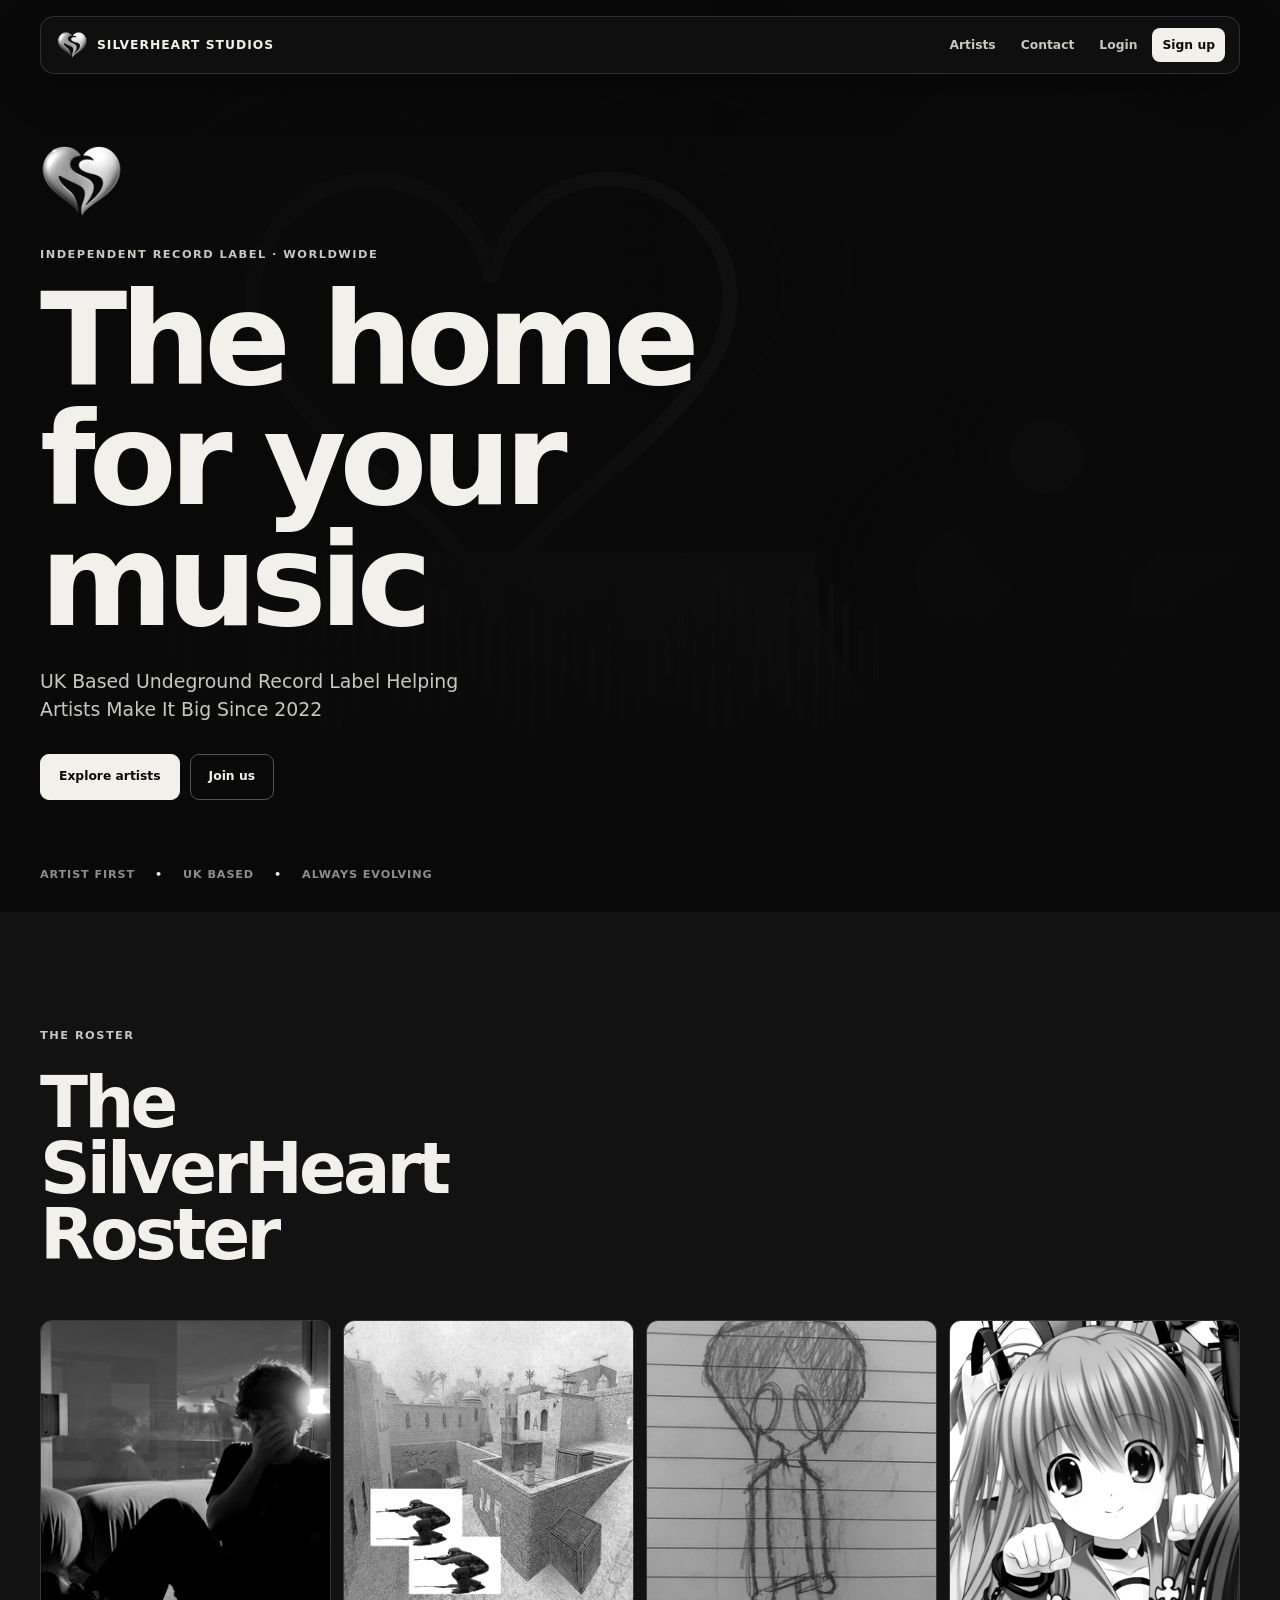
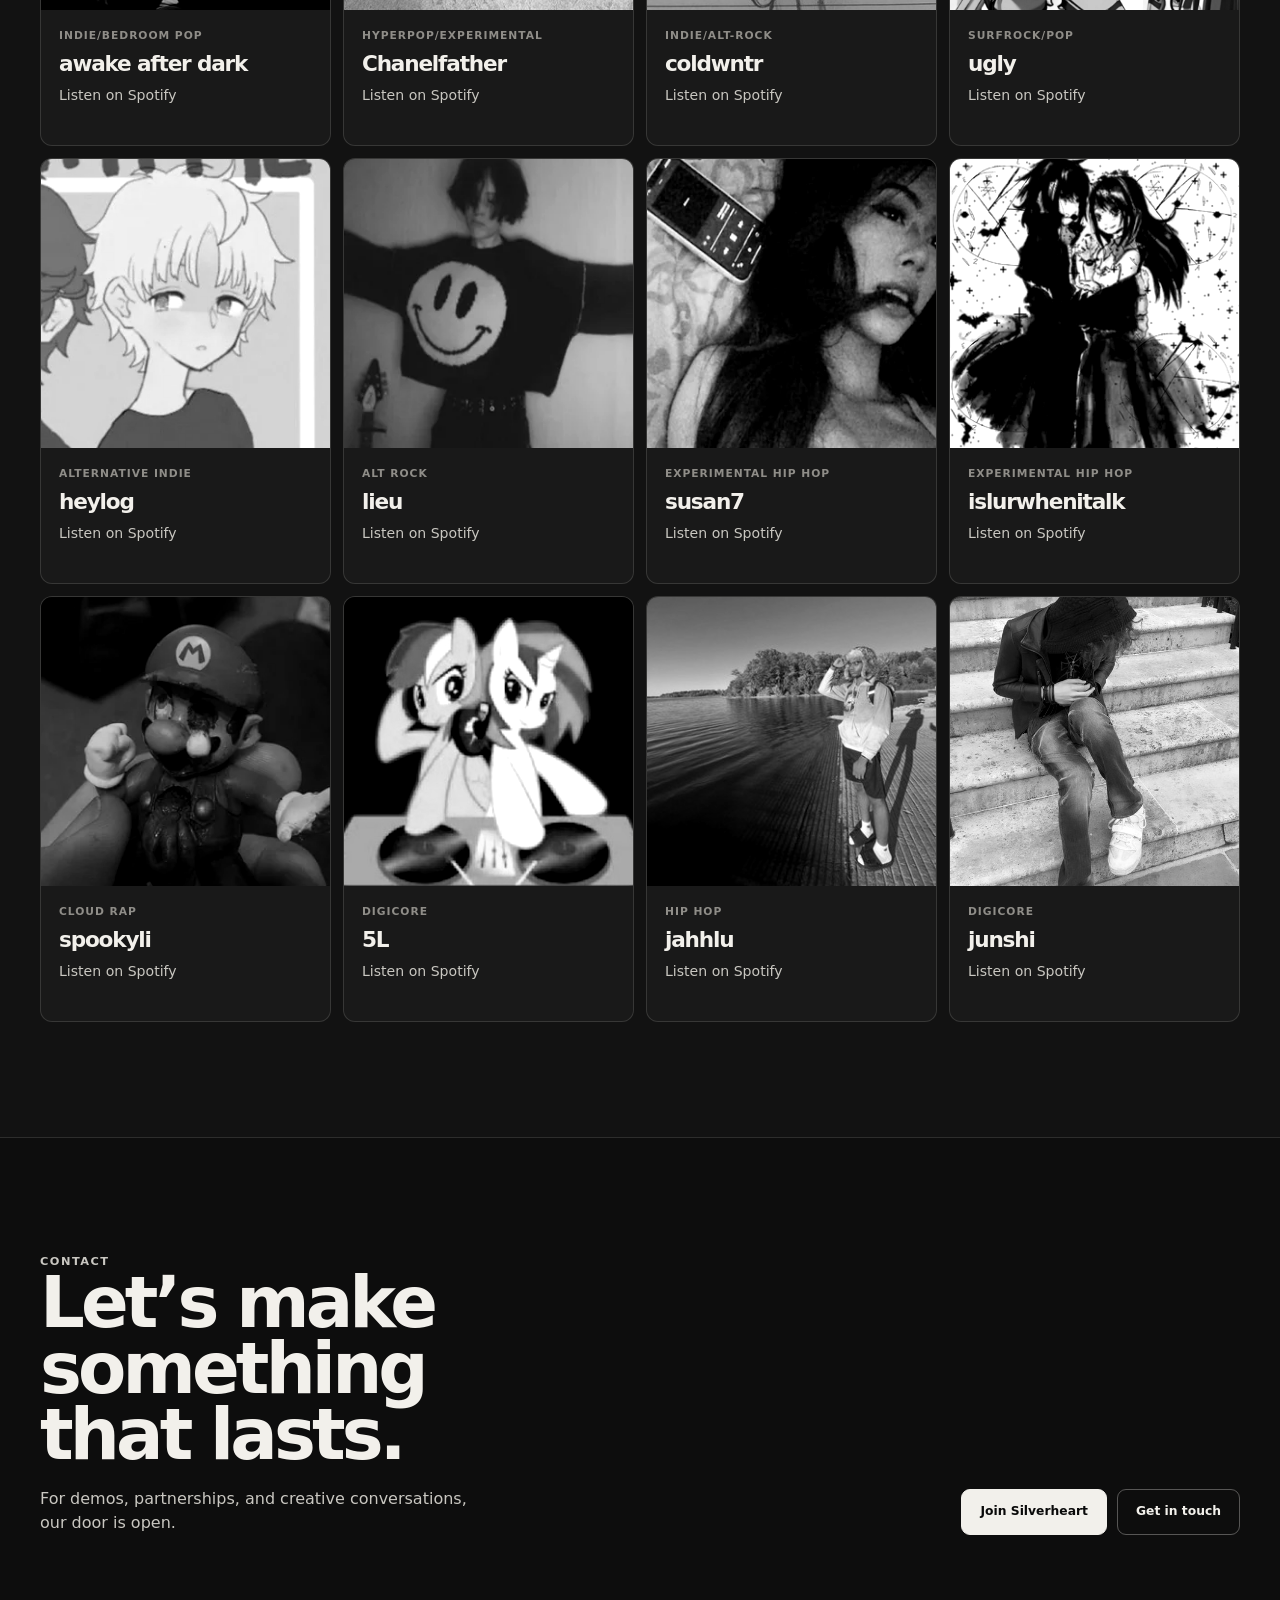
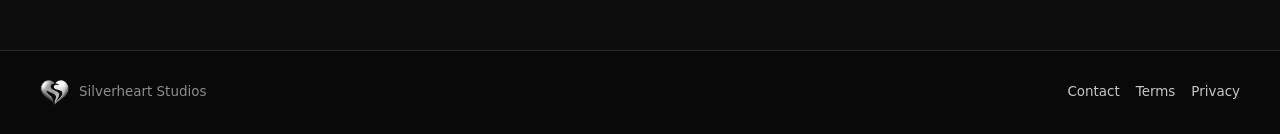
==== index.html @ 37774a27 "111112" ====
<!doctype html>
<html lang="en">
  <head>
    <meta charset="utf-8">
    <meta name="viewport" content="width=device-width, initial-scale=1">
    <title>Silverheart Studios | Home</title>
    <link rel="icon" type="image/x-icon" href="assets/favicon.ico">
    <meta name="description" content="Silverheart Studios is an independent record label shaping luminous pop, R&B, indie, and electronic releases.">
    <script>document.documentElement.classList.add("js");</script>
    <link rel="stylesheet" href="assets/styles.css">
  </head>
  
  <body>
    <a class="skip-link" href="#main">Skip to content</a>
    <header class="site-header">
      <nav class="nav-shell" aria-label="Primary navigation">
        <a class="brand" href="home.html" aria-label="Silverheart Studios home">
          <img class="brand-logo" src="assets/silverheart-logo.png" alt="" aria-hidden="true">
          <span class="brand-name">Silverheart Studios</span>
        </a>
        <button class="nav-toggle" type="button" aria-expanded="false" aria-controls="primary-links">
          <span></span>
          <span></span>
          <span></span>
        </button>
        <div class="nav-links" id="primary-links">
          <a href="#artists">Artists</a>
          <a href="#contact">Contact</a>
          <a href="login.html">Login</a>
          <a class="nav-cta" href="signup.html">Sign up</a>
        </div>
      </nav>
    </header>

    <main id="main">
      <section class="hero-section">
        <img class="hero-art" src="assets/silverheart-hero.png" alt="Silverheart Studios stage artwork with records, neon heart, and studio lights.">
        <div class="hero-overlay"></div>
        <div class="hero-grid">
          <div class="hero-copy reveal">
            <img class="hero-logo" src="assets/silverheart-logo.png" alt="" aria-hidden="true">
            <p class="hero-kicker">Independent record label · Worldwide</p>
            <h1>The home for your music</h1>
            <p class="hero-lede">
              UK Based Undeground Record Label Helping Artists Make It Big Since 2022
            </p>
            <div class="hero-actions">
              <a class="button button-primary" href="#artists">Explore artists</a>
              <a class="button button-secondary" href="signup.html">Join us</a>
            </div>
          </div>

        </div>
        <div class="hero-footnote" aria-label="Silverheart Studios values">
          <span>Artist first</span><span>UK Based</span><span>Always evolving</span>
        </div>
      </section>

      <section class="section section-light" id="artists">
        <div class="section-heading reveal">
          <p class="eyebrow">The roster</p>
          <h2>The SilverHeart Roster</h2>
        </div>

        <div class="artist-grid">
          <article class="artist-card reveal">
            <a href="https://open.spotify.com/artist/5l85rSQWNRkpf0xGp185LJ" target="_blank" rel="noopener noreferrer" aria-label="Open awake after dark on Spotify">
              <img src="assets/ab676161000051743a62d0c73de3c72c5a79fbff.jpg" alt="Abstract album artwork for awake after dark.">
            </a>
            <div class="artist-card-body">
              <p class="artist-tag">Indie/Bedroom pop</p>
              <h3>awake after dark</h3>
              <p>Listen on Spotify</p>
            </div>
          </article>

          <article class="artist-card reveal">
            <a href="https://open.spotify.com/artist/7isOCtA0QGV4lrT9faXqBj" target="_blank" rel="noopener noreferrer" aria-label="Open Chanelfather on Spotify">
              <img src="assets/ab67616d00001e024887f6761f60275faf9b6055.jpg" alt="Abstract album artwork for Chanelfather.">
            </a>
            <div class="artist-card-body">
              <p class="artist-tag">Hyperpop/Experimental</p>
              <h3>Chanelfather</h3>
              <p>Listen on Spotify</p>
            </div>
          </article>

          <article class="artist-card reveal">
            <a href="https://open.spotify.com/artist/3bfiueqjDMFBD7sF1Gs4f4" target="_blank" rel="noopener noreferrer" aria-label="Open coldwntr on Spotify">
              <img src="assets/ab676161000051746b8347d748dd4ed4888c412d.jpg" alt="Abstract album artwork for coldwntr.">
            </a>
            <div class="artist-card-body">
              <p class="artist-tag">Indie/Alt-Rock</p>
              <h3>coldwntr</h3>
              <p>Listen on Spotify</p>
            </div>
          </article>

          <article class="artist-card reveal">
            <a href="https://open.spotify.com/artist/5InT7e1FzziwX2NqBl8jEb" target="_blank" rel="noopener noreferrer" aria-label="Open ugly on Spotify">
              <img src="assets/mn4dfdr.png" alt="Abstract album artwork for ugly.">
            </a>
            <div class="artist-card-body">
              <p class="artist-tag">Surfrock/Pop</p>
              <h3>ugly</h3>
              <p>Listen on Spotify</p>
            </div>
          </article>

          <article class="artist-card reveal">
            <a href="https://open.spotify.com/artist/5Jf6pl4SGgueZHZ4pC313c?si=936ba4ca84784b85" target="_blank" rel="noopener noreferrer" aria-label="Open heylog on Spotify">
              <img src="assets/heylog.webp" alt="Silverheart Studios logo for heylog.">
            </a>
            <div class="artist-card-body">
              <p class="artist-tag">Alternative Indie</p>
              <h3>heylog</h3>
              <p>Listen on Spotify</p>
            </div>
          </article>

          <article class="artist-card reveal">
            <a href="https://open.spotify.com/artist/0MliYj4eUtEoxXU56zBOqx?si=78b96ad4b1764214" target="_blank" rel="noopener noreferrer" aria-label="Open lieu on Spotify">
              <img src="assets/lieu.webp" alt="Silverheart Studios logo for lieu.">
            </a>
            <div class="artist-card-body">
              <p class="artist-tag">Alt Rock</p>
              <h3>lieu</h3>
              <p>Listen on Spotify</p>
            </div>
          </article>

          <article class="artist-card reveal">
            <a href="https://open.spotify.com/artist/2zBDIJHqsphHJPht3HQfhA?si=0eed4e1b58e84c0d" target="_blank" rel="noopener noreferrer" aria-label="Open susan7 on Spotify">
              <img src="assets/susan.webp" alt="Silverheart Studios logo for susan7.">
            </a>
            <div class="artist-card-body">
              <p class="artist-tag">Experimental Hip Hop</p>
              <h3>susan7</h3>
              <p>Listen on Spotify</p>
            </div>
          </article>

          <article class="artist-card reveal">
            <a href="https://open.spotify.com/artist/1IhtClz2iM8V7VImTNM6E0?si=5f4c0fc8d4cc40e6" target="_blank" rel="noopener noreferrer" aria-label="Open islurwhenitalk on Spotify">
              <img src="assets/slur.webp" alt="Silverheart Studios logo for islurwhenitalk.">
            </a>
            <div class="artist-card-body">
              <p class="artist-tag">Experimental Hip Hop</p>
              <h3>islurwhenitalk</h3>
              <p>Listen on Spotify</p>
            </div>
          </article>

          <article class="artist-card reveal">
            <a href="https://open.spotify.com/artist/5UHdcGC1EW1P8ekFow7Kaz?si=7ab2a0a0972f40e7" target="_blank" rel="noopener noreferrer" aria-label="Open spookyli on Spotify">
              <img src="assets/spookyli.webp" alt="Silverheart Studios logo for spookyli.">
            </a>
            <div class="artist-card-body">
              <p class="artist-tag">Cloud Rap</p>
              <h3>spookyli</h3>
              <p>Listen on Spotify</p>
            </div>
          </article>

          <article class="artist-card reveal">
            <a href="https://open.spotify.com/artist/6BjL5fEswNzVzwx9wddLxi?si=983c26fe588047f8" target="_blank" rel="noopener noreferrer" aria-label="Open 5L on Spotify">
              <img src="assets/5l.jpg" alt="Silverheart Studios logo for 5L.">
            </a>
            <div class="artist-card-body">
              <p class="artist-tag">Digicore</p>
              <h3>5L</h3>
              <p>Listen on Spotify</p>
            </div>
          </article>

          <article class="artist-card reveal">
            <a href="https://open.spotify.com/artist/1tJMWhiAkVXu3t60d1uIxU?si=05688f6ddddb4033" target="_blank" rel="noopener noreferrer" aria-label="Open jahhlu on Spotify">
              <img src="assets/jahhlu.jpg" alt="Silverheart Studios logo for jahhlu.">
            </a>
            <div class="artist-card-body">
              <p class="artist-tag">Hip Hop</p>
              <h3>jahhlu</h3>
              <p>Listen on Spotify</p>
            </div>
          </article>

          <article class="artist-card reveal">
            <a href="https://open.spotify.com/artist/3aydUXc6rz0kbPzdtTNhEp?si=48e96c07c89d4f80" target="_blank" rel="noopener noreferrer" aria-label="Open junshi on Spotify">
              <img src="assets/junshi.jpg" alt="Silverheart Studios logo for junshi.">
            </a>
            <div class="artist-card-body">
              <p class="artist-tag">Digicore</p>
              <h3>junshi</h3>
              <p>Listen on Spotify</p>
            </div>
          </article>
        </div>
      </section>

      <section class="section section-light contact-band" id="contact">
        <div class="contact-copy reveal">
          <p class="eyebrow">Contact</p>
          <h2>Let’s make something that lasts.</h2>
          <p>For demos, partnerships, and creative conversations, our door is open.</p>
        </div>
        <div class="contact-actions reveal">
          <a class="button button-primary" href="signup.html">Join Silverheart</a>
          <a class="button button-dark" href="mailto:contact@silverheart.cc">Get in touch</a>
        </div>
      </section>
    </main>

    <footer class="site-footer">
      <div class="footer-brand">
        <img class="footer-logo" src="assets/silverheart-logo.png" alt="" aria-hidden="true">
        <p>Silverheart Studios</p>
      </div>
      <div class="footer-links">
        <a href="mailto:contact@silverheart.cc">Contact</a>
        <a href="terms.html">Terms</a>
        <a href="privacy.html">Privacy</a>
      </div>
    </footer>

    <script src="assets/app.js"></script>
  </body>
</html>
---- assets/styles.css ----
/* Silverheart Studios — quiet monochrome */
:root {
  --ink: #090909;
  --surface: #121212;
  --surface-raised: #191919;
  --paper: #f2f0eb;
  --soft: #c9c7c1;
  --muted: #8f8d88;
  --line: rgba(242, 240, 235, .14);
  --line-strong: rgba(242, 240, 235, .32);
  --ease: cubic-bezier(.2, .8, .2, 1);
}

* { box-sizing: border-box; }
html { scroll-behavior: smooth; background: var(--ink); }
body {
  margin: 0;
  min-width: 320px;
  background: var(--ink);
  color: var(--paper);
  font-family: Inter, ui-sans-serif, system-ui, -apple-system, BlinkMacSystemFont, "Segoe UI", sans-serif;
  line-height: 1.5;
}
img { display: block; max-width: 100%; }
a { color: inherit; }
button, input, select, textarea { font: inherit; }
::selection { background: var(--paper); color: var(--ink); }

.skip-link { position: fixed; z-index: 100; top: 12px; left: 12px; padding: 10px 14px; background: var(--paper); color: var(--ink); transform: translateY(-160%); text-decoration: none; }
.skip-link:focus { transform: translateY(0); }

/* Navigation */
.site-header { position: fixed; z-index: 20; inset: 0 0 auto; padding: 16px; pointer-events: none; }
.site-header-solid { position: relative; }
.nav-shell {
  width: min(1200px, 100%); min-height: 58px; margin: auto; padding: 0 14px 0 16px;
  display: flex; align-items: center; justify-content: space-between; gap: 22px;
  border: 1px solid var(--line); border-radius: 14px; background: rgba(18,18,18,.82);
  box-shadow: 0 16px 44px rgba(0,0,0,.25); backdrop-filter: blur(16px); pointer-events: auto;
}
.brand { display: inline-flex; align-items: center; gap: 10px; text-decoration: none; }
.brand-logo { width: 30px; height: 30px; object-fit: contain; filter: grayscale(1) contrast(1.2); }
.brand-name { font-size: .77rem; font-weight: 750; letter-spacing: .08em; text-transform: uppercase; white-space: nowrap; }
.nav-links { display: flex; align-items: center; gap: 5px; }
.nav-links a { padding: 8px 10px; border-radius: 8px; color: var(--soft); font-size: .77rem; font-weight: 700; text-decoration: none; transition: background 180ms var(--ease), color 180ms var(--ease); }
.nav-links a:hover, .nav-links a:focus-visible { background: rgba(242,240,235,.1); color: var(--paper); }
.nav-links .nav-cta { background: var(--paper); color: var(--ink); }
.nav-toggle { display: none; border: 1px solid var(--line-strong); border-radius: 8px; background: transparent; color: var(--paper); padding: 9px 10px; }
.nav-toggle span { display: block; width: 19px; height: 1px; margin: 4px 0; background: currentColor; }

/* Shared elements */
.button {
  display: inline-flex; align-items: center; justify-content: center; min-height: 46px; padding: 0 18px;
  border: 1px solid var(--line-strong); border-radius: 9px; background: transparent; color: var(--paper);
  font-size: .77rem; font-weight: 750; text-decoration: none;
  transition: transform 220ms var(--ease), background 220ms var(--ease), color 220ms var(--ease), border-color 220ms var(--ease);
}
.button:hover, .button:focus-visible { transform: translateY(-2px); background: var(--paper); border-color: var(--paper); color: var(--ink); }
.button-primary { background: var(--paper); border-color: var(--paper); color: var(--ink); }
.button-dark { border-color: var(--line-strong); color: var(--paper); }
.full-button { width: 100%; }
.eyebrow, .hero-kicker { margin: 0; color: var(--soft); font-size: .71rem; font-weight: 750; letter-spacing: .13em; text-transform: uppercase; }
h1, h2, h3, p { text-wrap: pretty; }
h1, h2, h3 { margin: 0; line-height: .94; letter-spacing: -.055em; }

/* Home */
.hero-section { position: relative; min-height: 100svh; overflow: hidden; display: flex; align-items: end; background: var(--ink); }
.hero-art { position: absolute; inset: 0; width: 100%; height: 100%; object-fit: cover; filter: grayscale(1) contrast(1.1) brightness(.55); opacity: .2; animation: hero-breathe 16s ease-in-out infinite alternate; }
.hero-overlay { position: absolute; inset: 0; background: linear-gradient(90deg, rgba(9,9,9,.96), rgba(9,9,9,.62) 68%, rgba(9,9,9,.88)), linear-gradient(0deg, var(--ink), transparent 56%); }
.hero-grid { position: relative; z-index: 1; width: min(1200px, calc(100vw - 48px)); margin: 0 auto; padding: 140px 0 112px; }
.hero-copy { max-width: 760px; }
.hero-logo { width: 82px; margin-bottom: 24px; filter: grayscale(1) contrast(1.25); animation: logo-float 5s ease-in-out infinite; }
.hero-kicker { margin-bottom: 17px; }
h1 { max-width: 9ch; font-size: clamp(4.4rem, 10vw, 9.8rem); font-weight: 800; }
.hero-lede { max-width: 450px; margin: 26px 0 0; color: var(--soft); font-size: clamp(1rem, 1.7vw, 1.18rem); }
.hero-actions { display: flex; flex-wrap: wrap; gap: 10px; margin-top: 30px; }
.hero-footnote { position: absolute; z-index: 1; right: max(24px, calc((100vw - 1200px) / 2)); bottom: 28px; left: max(24px, calc((100vw - 1200px) / 2)); display: flex; gap: 20px; color: var(--muted); font-size: .7rem; font-weight: 700; letter-spacing: .08em; text-transform: uppercase; }
.hero-footnote span + span::before { content: "•"; margin-right: 20px; color: var(--paper); }

.section { padding: clamp(80px, 9vw, 128px) 0; }
.section-light { background: var(--surface); color: var(--paper); }
.section-heading { width: min(1200px, calc(100vw - 48px)); margin: 0 auto 52px; display: grid; grid-template-columns: minmax(0, 1fr) minmax(250px, .48fr); gap: 26px; }
.section-heading .eyebrow { grid-column: 1 / -1; }
.section-heading h2, .contact-copy h2 { max-width: 10ch; font-size: clamp(2.9rem, 5.5vw, 6rem); font-weight: 800; }
.section-heading p:not(.eyebrow) { align-self: end; margin: 0; color: var(--soft); }

.artist-grid { width: min(1200px, calc(100vw - 48px)); margin: 0 auto; display: grid; grid-template-columns: repeat(4, 1fr); gap: 12px; }
.artist-card { position: relative; overflow: hidden; border: 1px solid var(--line); border-radius: 12px; background: var(--surface-raised); transition: transform 300ms var(--ease), background 300ms var(--ease), border-color 300ms var(--ease); }
.artist-card > a { display: block; overflow: hidden; text-decoration: none; }
.artist-card img { width: 100%; aspect-ratio: 1; object-fit: cover; filter: grayscale(1) contrast(1.08); transform: scale(1.001); transition: filter 400ms var(--ease), transform 650ms var(--ease); }
.artist-card-body { padding: 18px 18px 20px; }
.artist-tag { margin: 0 0 10px; color: var(--muted); font-size: .67rem; font-weight: 750; letter-spacing: .09em; text-transform: uppercase; }
.artist-card h3 { font-size: 1.35rem; font-weight: 760; }
.artist-card p:not(.artist-tag) { min-height: 2.8em; margin: 11px 0 0; color: var(--soft); font-size: .88rem; }
.artist-card::after { content: ""; position: absolute; right: 18px; bottom: 0; left: 18px; height: 2px; background: var(--paper); transform: scaleX(0); transform-origin: left; transition: transform 420ms var(--ease); }
.artist-card:hover { transform: translateY(-6px); border-color: var(--line-strong); background: #202020; }
.artist-card:hover img { filter: grayscale(1) contrast(1.16); transform: scale(1.055); }
.artist-card:hover::after { transform: scaleX(1); }

.contact-band { display: grid; grid-template-columns: minmax(0, 1fr) auto; gap: 30px; align-items: end; padding: clamp(80px, 9vw, 128px) max(24px, calc((100vw - 1200px) / 2)); background: #0d0d0d; color: var(--paper); border-top: 1px solid var(--line); }
.contact-copy > p:not(.eyebrow) { max-width: 44ch; margin: 18px 0 0; color: var(--soft); }
.contact-actions { display: flex; flex-wrap: wrap; gap: 10px; }
.site-footer { display: flex; justify-content: space-between; align-items: center; gap: 20px; padding: 27px max(24px, calc((100vw - 1200px) / 2)); background: var(--ink); color: var(--muted); border-top: 1px solid var(--line); font-size: .84rem; }
.site-footer p { margin: 0; }
.footer-brand { display: inline-flex; align-items: center; gap: 10px; }
.footer-logo { width: 29px; height: 29px; filter: grayscale(1) contrast(1.25); }
.footer-links { display: flex; flex-wrap: wrap; gap: 16px; }
.footer-links a { color: var(--soft); text-decoration: none; }
.footer-links a:hover, .footer-links a:focus-visible { color: var(--paper); text-decoration: underline; text-underline-offset: 4px; }

/* Account and legal pages */
.auth-page, .legal-page { min-height: 100svh; background: var(--ink); }
.auth-shell { width: min(1140px, calc(100vw - 48px)); min-height: calc(100svh - 90px); margin: 0 auto; display: grid; grid-template-columns: 1fr minmax(380px, .86fr); gap: 14px; padding: 36px 0 48px; }
.signup-shell { grid-template-columns: minmax(320px, .74fr) minmax(480px, 1fr); }
.auth-visual { position: relative; min-height: 570px; overflow: hidden; border: 1px solid var(--line); border-radius: 14px; background: var(--surface); }
.auth-visual::after { content: ""; position: absolute; inset: 0; background: linear-gradient(0deg, rgba(9,9,9,.92), rgba(9,9,9,.12) 70%); }
.auth-visual img { width: 100%; height: 100%; object-fit: cover; filter: grayscale(1) contrast(1.08) brightness(.72); }
.auth-visual-copy { position: absolute; z-index: 1; right: 28px; bottom: 28px; left: 28px; }
.auth-visual-copy h1 { margin: 14px 0; font-size: clamp(3rem, 5vw, 5rem); }
.auth-visual-copy p:not(.eyebrow) { max-width: 390px; margin: 0; color: var(--soft); }
.auth-card { align-self: center; padding: clamp(28px, 4.5vw, 56px); border: 1px solid var(--line); border-radius: 14px; background: var(--surface); box-shadow: 0 20px 55px rgba(0,0,0,.22); }
.auth-card .eyebrow { margin-bottom: 18px; }
.auth-card h2 { max-width: 11ch; margin-bottom: 29px; font-size: clamp(2.35rem, 4.2vw, 4.4rem); font-weight: 800; }
.stacked-form { display: grid; gap: 15px; }
.form-grid { display: grid; grid-template-columns: repeat(2, 1fr); gap: 12px; }
.field { display: grid; gap: 7px; }
.field label, .question-group legend { color: var(--soft); font-size: .72rem; font-weight: 750; letter-spacing: .07em; text-transform: uppercase; }
.field input, .field select, .field textarea, .question-group label { width: 100%; border: 1px solid var(--line); border-radius: 8px; background: #0d0d0d; color: var(--paper); padding: 12px; outline: none; transition: border-color 180ms var(--ease), background 180ms var(--ease); }
.field input::placeholder, .field textarea::placeholder { color: #6e6c67; }
.field input:focus, .field select:focus, .field textarea:focus { border-color: var(--line-strong); background: #111; }
.field textarea { min-height: 108px; resize: vertical; }
.question-group { display: grid; grid-template-columns: repeat(4, 1fr); gap: 8px; margin: 0; padding: 10px; border: 1px solid var(--line); border-radius: 10px; }
.question-group legend { padding: 0 5px; }
.question-group label { display: flex; align-items: center; gap: 7px; border: 0; background: #1c1c1c; padding: 10px; font-size: .84rem; }
.question-group label:has(input:checked) { background: var(--paper); color: var(--ink); }
.question-group input, .check-row input { accent-color: var(--paper); }
.check-row { display: flex; align-items: flex-start; gap: 9px; color: var(--soft); font-size: .86rem; }
.auth-card .button-primary { background: var(--paper); border-color: var(--paper); color: var(--ink); }
.auth-card .button-primary:hover, .auth-card .button-primary:focus-visible { background: transparent; color: var(--paper); }
.form-message { min-height: 21px; margin: 0; color: var(--soft); font-size: .86rem; }
.form-message.is-error { color: #f0a4a4; }
.auth-switch { margin: 21px 0 0; color: var(--muted); font-size: .88rem; }
.auth-switch a { color: var(--paper); font-weight: 700; }
.submitted-shell { grid-template-columns: minmax(0, 660px); justify-content: center; align-items: center; }
.submitted-card { min-height: 450px; text-align: center; }
.submitted-card h1 { max-width: none; font-size: clamp(3rem, 7vw, 5.8rem); }
.submitted-logo { width: 78px; margin: 0 auto 24px; filter: grayscale(1) contrast(1.25); }
.submitted-copy { max-width: 430px; margin: 23px auto 30px; color: var(--soft); }

.legal-shell { width: min(820px, calc(100vw - 48px)); margin: 0 auto; padding: clamp(84px, 11vw, 140px) 0; }
.legal-shell h1 { max-width: 12ch; font-size: clamp(3.8rem, 9vw, 7rem); font-weight: 800; }
.legal-date { margin: 21px 0 56px; color: var(--muted); font-size: .84rem; }
.legal-copy { max-width: 690px; color: var(--soft); font-size: 1.02rem; line-height: 1.72; }
.legal-copy h2 { margin: 48px 0 13px; color: var(--paper); font-size: 1.55rem; font-weight: 750; letter-spacing: -.04em; }
.legal-copy p { margin: 0 0 18px; }
.legal-copy a { color: var(--paper); text-underline-offset: 4px; }

/* Not found */
.not-found-page { min-height: 100svh; background: var(--ink); }
.not-found-shell { min-height: 100svh; display: grid; place-items: center; padding: 110px 24px 40px; }
.not-found-card { width: min(740px, 100%); padding: clamp(32px, 7vw, 72px); border: 1px solid var(--line); border-radius: 16px; background: radial-gradient(circle at 100% 0%, rgba(242,240,235,.08), transparent 37%), var(--surface); box-shadow: 0 26px 80px rgba(0,0,0,.3); }
.not-found-card .eyebrow { margin-bottom: 22px; }
.not-found-card h1 { max-width: 9ch; font-size: clamp(3.7rem, 9vw, 7.6rem); font-weight: 800; }
.not-found-card > p:not(.eyebrow) { max-width: 44ch; margin: 24px 0 30px; color: var(--soft); font-size: 1.03rem; }

/* Motion */
.js .reveal { opacity: 0; transform: translateY(20px); transition: opacity 650ms var(--ease), transform 650ms var(--ease); }
.js .reveal.is-visible { opacity: 1; transform: none; }
.js .artist-card.reveal.is-visible { animation: roster-in 650ms var(--ease) both; }
.js .artist-card:nth-child(2).is-visible, .js .artist-card:nth-child(6).is-visible, .js .artist-card:nth-child(10).is-visible { animation-delay: 70ms; }
.js .artist-card:nth-child(3).is-visible, .js .artist-card:nth-child(7).is-visible, .js .artist-card:nth-child(11).is-visible { animation-delay: 140ms; }
.js .artist-card:nth-child(4).is-visible, .js .artist-card:nth-child(8).is-visible, .js .artist-card:nth-child(12).is-visible { animation-delay: 210ms; }
@keyframes hero-breathe { from { transform: scale(1.02); } to { transform: scale(1.07); } }
@keyframes logo-float { 50% { transform: translateY(-5px); } }
@keyframes roster-in { from { opacity: 0; transform: translateY(30px) scale(.985); } to { opacity: 1; transform: translateY(0) scale(1); } }
@media (prefers-reduced-motion: reduce) {
  *, *::before, *::after { animation-duration: .01ms !important; animation-iteration-count: 1 !important; scroll-behavior: auto !important; transition-duration: .01ms !important; }
}

@media (max-width: 980px) {
  .artist-grid { grid-template-columns: repeat(2, 1fr); }
  .section-heading, .auth-shell, .signup-shell { grid-template-columns: 1fr; }
  .auth-visual { min-height: 390px; }
  .contact-band { grid-template-columns: 1fr; }
}
@media (max-width: 760px) {
  .site-header { padding: 10px; }
  .nav-shell { min-height: 54px; padding: 0 10px 0 13px; }
  .nav-toggle { display: block; }
  .nav-links { display: none; width: 100%; flex-direction: column; align-items: stretch; gap: 3px; padding: 9px 0 4px; }
  .nav-links.is-open { display: flex; }
  .nav-links a { padding: 11px; }
  .hero-grid, .section-heading, .artist-grid, .auth-shell { width: calc(100vw - 32px); }
  .hero-grid { padding: 126px 0 92px; }
  h1 { font-size: clamp(4rem, 18vw, 6.2rem); }
  .hero-footnote { right: 16px; bottom: 22px; left: 16px; gap: 8px; flex-wrap: wrap; }
  .hero-footnote span + span::before { margin-right: 8px; }
  .section { padding: 74px 0; }
  .section-heading { margin-bottom: 38px; }
  .artist-grid { grid-template-columns: 1fr; gap: 10px; }
  .contact-band { padding: 74px 16px; }
  .site-footer { flex-direction: column; align-items: flex-start; padding: 24px 16px; }
  .auth-shell { padding-top: 26px; }
  .auth-card { padding: 28px 22px; }
  .form-grid, .question-group { grid-template-columns: 1fr; }
  .auth-visual-copy { right: 21px; bottom: 21px; left: 21px; }
  .legal-shell { width: calc(100vw - 32px); padding-top: 72px; }
  .not-found-shell { padding: 100px 16px 28px; }
}
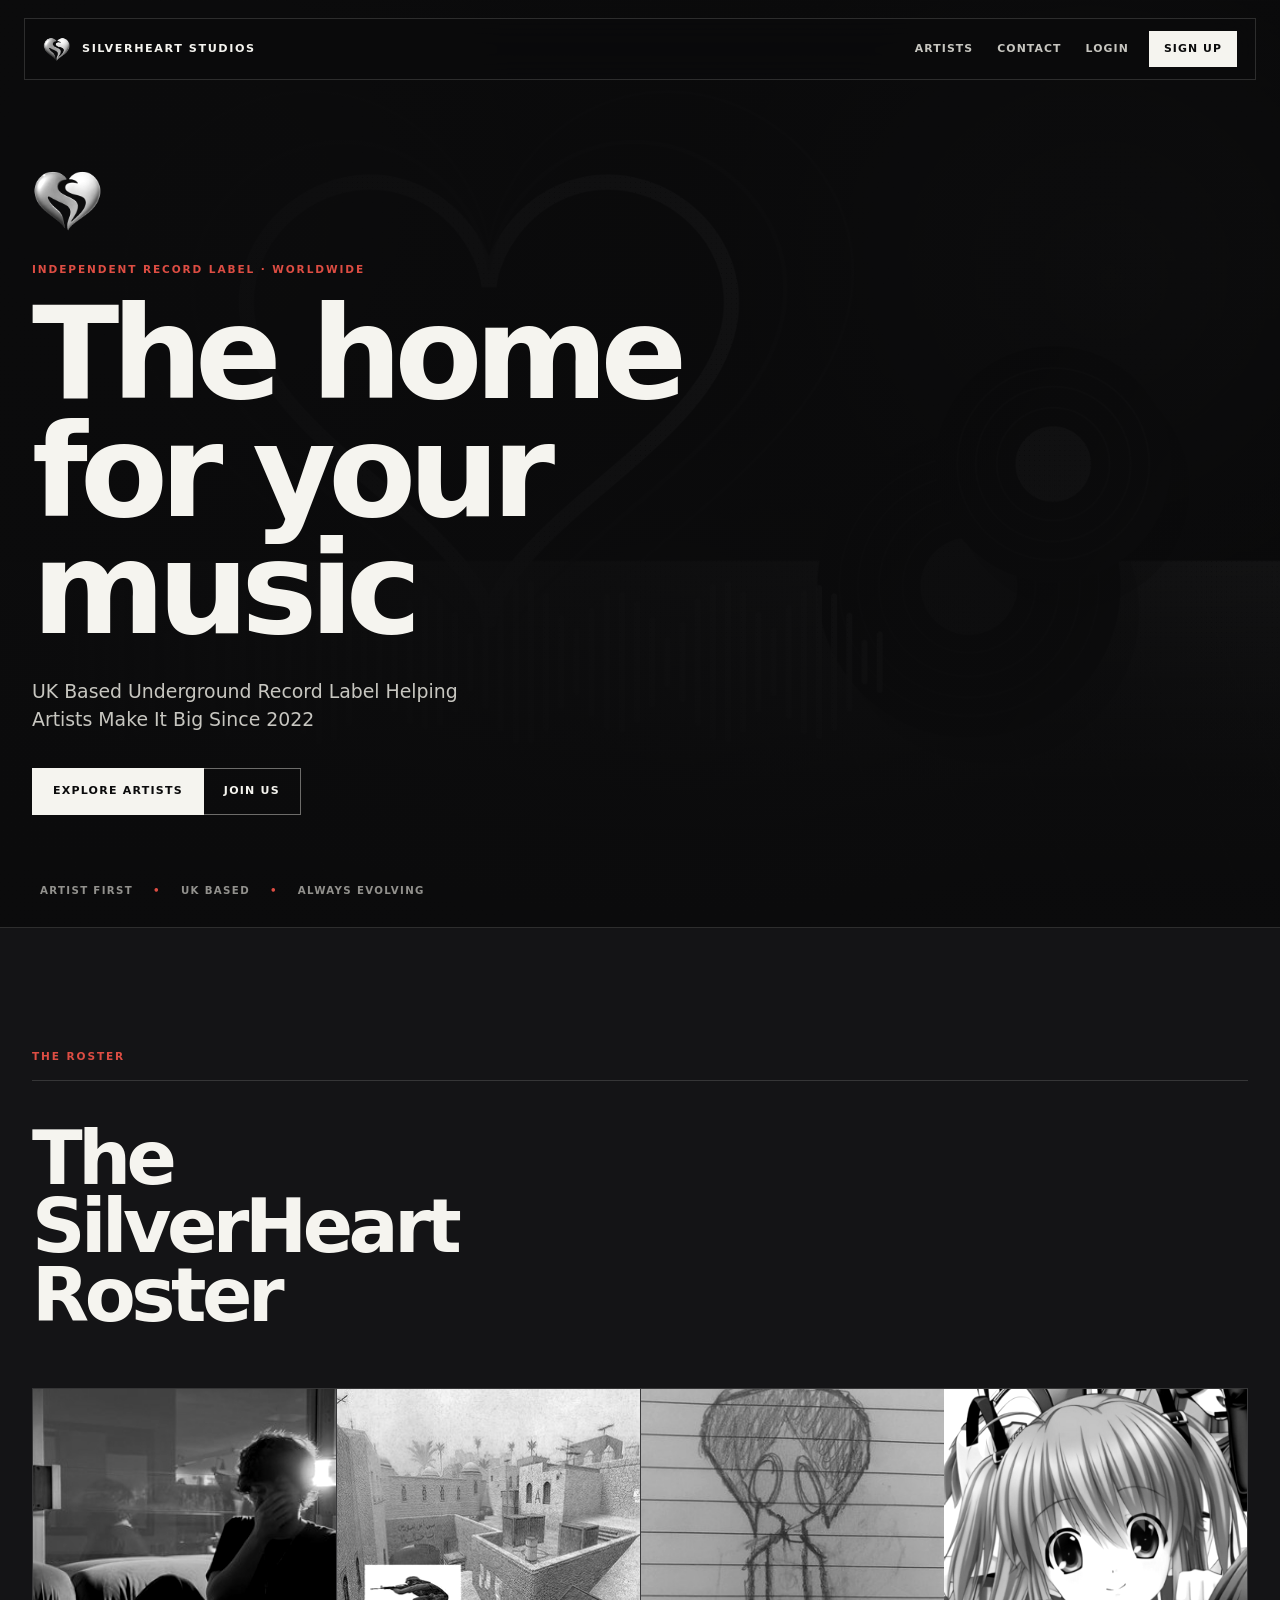
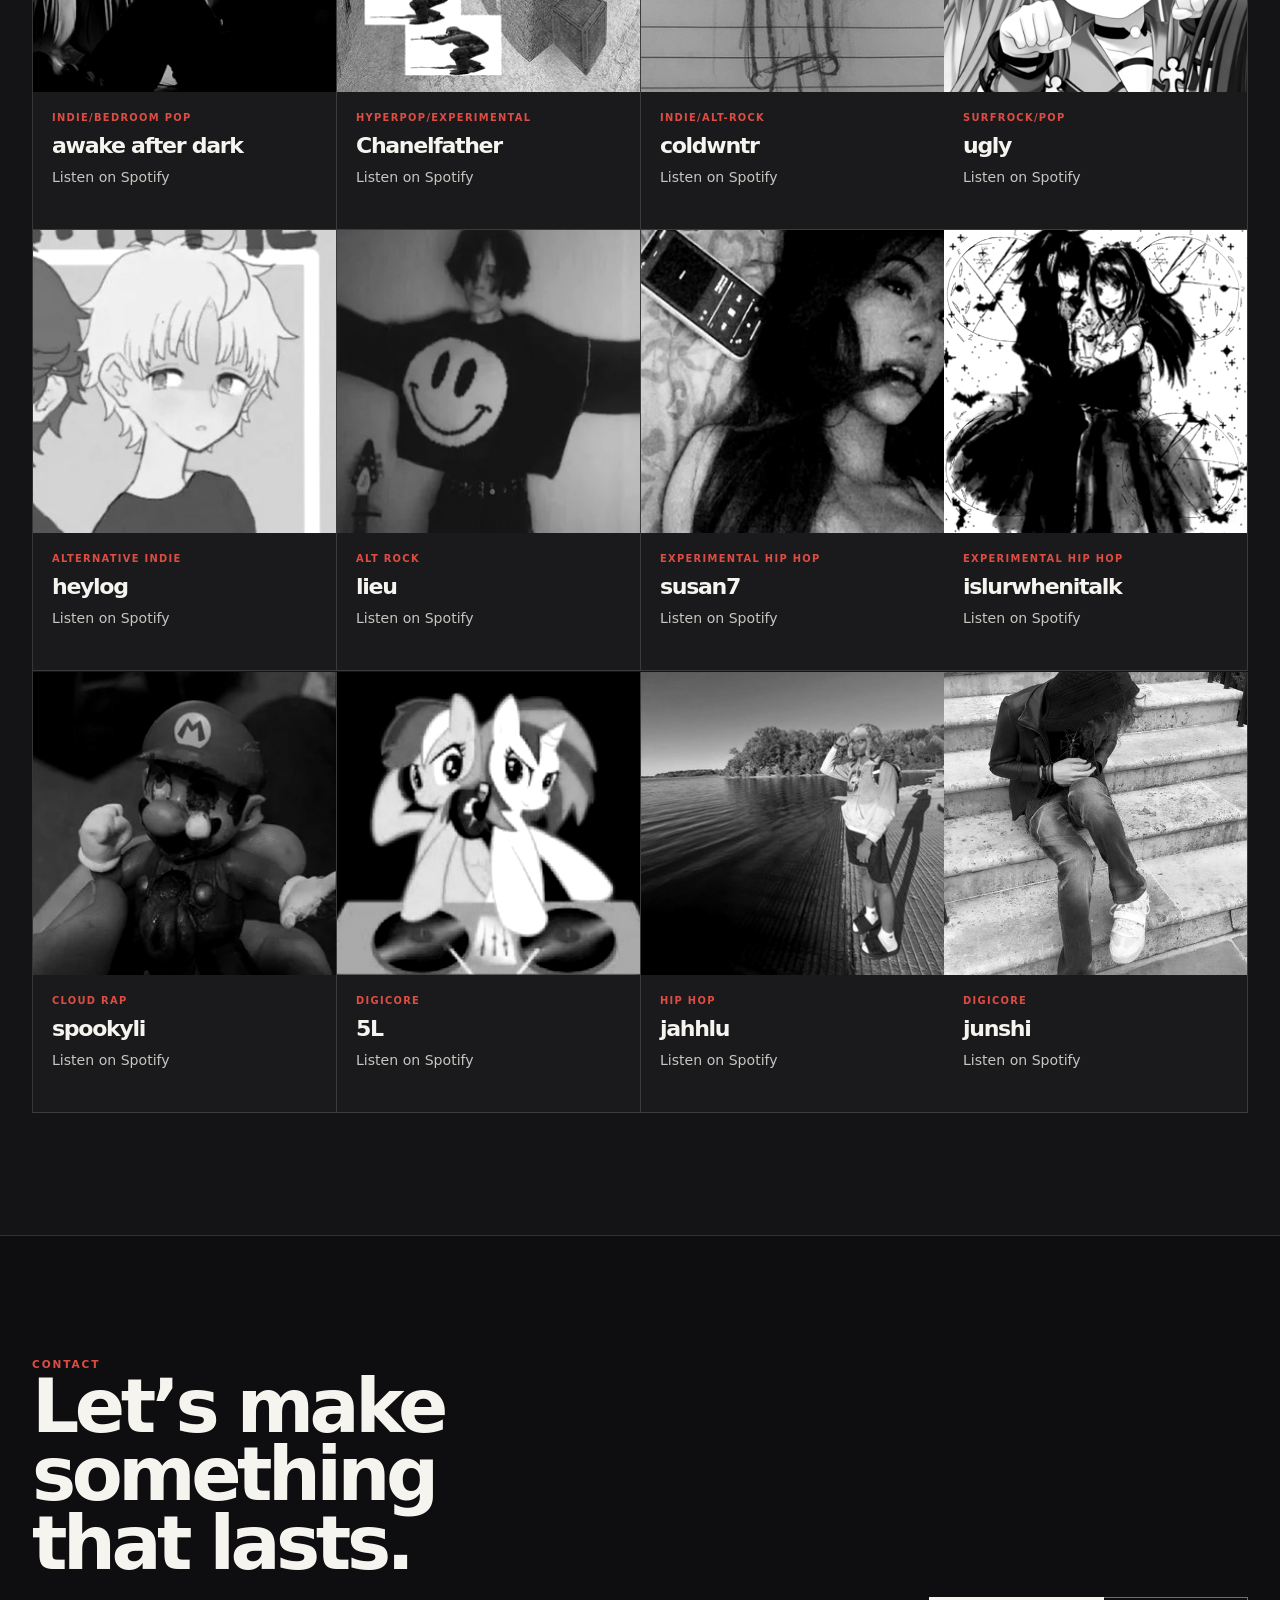
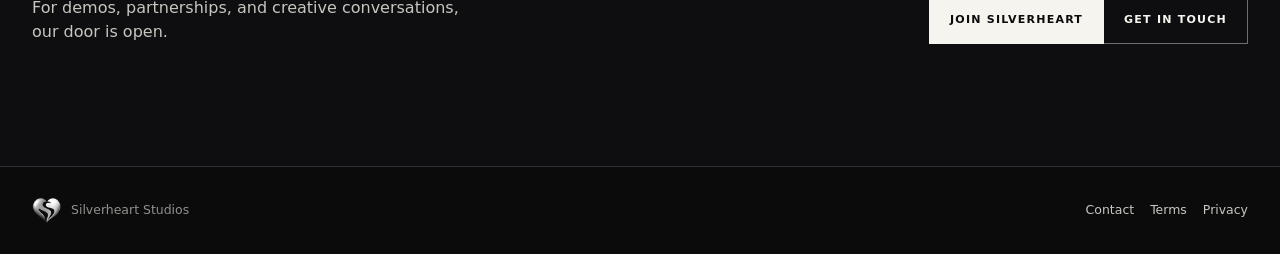
==== commit 426224a9: "1231123123 123123123" ====
--- a/index.html
+++ b/index.html
@@ -5,7 +5,7 @@
     <meta name="viewport" content="width=device-width, initial-scale=1">
     <title>Silverheart Studios | Home</title>
     <link rel="icon" type="image/x-icon" href="assets/favicon.ico">
-    <meta name="description" content="Silverheart Studios is an independent record label shaping luminous pop, R&B, indie, and electronic releases.">
+    <meta name="description" content="Silverheart Studios is a UK Based record label helping artists around the world make their dreams possible since 2022.">
     <script>document.documentElement.classList.add("js");</script>
     <link rel="stylesheet" href="assets/styles.css">
   </head>
@@ -14,7 +14,7 @@
     <a class="skip-link" href="#main">Skip to content</a>
     <header class="site-header">
       <nav class="nav-shell" aria-label="Primary navigation">
-        <a class="brand" href="home.html" aria-label="Silverheart Studios home">
+        <a class="brand" href="home/" aria-label="Silverheart Studios home">
           <img class="brand-logo" src="assets/silverheart-logo.png" alt="" aria-hidden="true">
           <span class="brand-name">Silverheart Studios</span>
         </a>
@@ -26,8 +26,8 @@
         <div class="nav-links" id="primary-links">
           <a href="#artists">Artists</a>
           <a href="#contact">Contact</a>
-          <a href="login.html">Login</a>
-          <a class="nav-cta" href="signup.html">Sign up</a>
+          <a href="login/">Login</a>
+          <a class="nav-cta" href="signup/">Sign up</a>
         </div>
       </nav>
     </header>
@@ -42,11 +42,11 @@
             <p class="hero-kicker">Independent record label · Worldwide</p>
             <h1>The home for your music</h1>
             <p class="hero-lede">
-              UK Based Undeground Record Label Helping Artists Make It Big Since 2022
+              UK Based Underground Record Label Helping Artists Make It Big Since 2022
             </p>
             <div class="hero-actions">
               <a class="button button-primary" href="#artists">Explore artists</a>
-              <a class="button button-secondary" href="signup.html">Join us</a>
+              <a class="button button-secondary" href="signup/">Join us</a>
             </div>
           </div>
 
@@ -204,7 +204,7 @@
           <p>For demos, partnerships, and creative conversations, our door is open.</p>
         </div>
         <div class="contact-actions reveal">
-          <a class="button button-primary" href="signup.html">Join Silverheart</a>
+          <a class="button button-primary" href="signup/">Join Silverheart</a>
           <a class="button button-dark" href="mailto:contact@silverheart.cc">Get in touch</a>
         </div>
       </section>
@@ -217,8 +217,8 @@
       </div>
       <div class="footer-links">
         <a href="mailto:contact@silverheart.cc">Contact</a>
-        <a href="terms.html">Terms</a>
-        <a href="privacy.html">Privacy</a>
+        <a href="terms/">Terms</a>
+        <a href="privacy/">Privacy</a>
       </div>
     </footer>
 
--- a/assets/styles.css
+++ b/assets/styles.css
@@ -207,3 +207,108 @@
   .legal-shell { width: calc(100vw - 32px); padding-top: 72px; }
   .not-found-shell { padding: 100px 16px 28px; }
 }
+
+/* Clean studio refresh — remove this section to restore the original visual design. */
+:root {
+  --ink: #0b0b0c;
+  --surface: #141416;
+  --surface-raised: #1a1a1d;
+  --paper: #f5f4ef;
+  --soft: #c7c6c0;
+  --muted: #92918d;
+  --line: rgba(245, 244, 239, .15);
+  --line-strong: rgba(245, 244, 239, .42);
+  --accent: #dd4d43;
+  --ease: cubic-bezier(.2, .8, .2, 1);
+}
+
+body { background: var(--ink); }
+::selection { background: var(--accent); color: #fff; }
+
+/* Navigation */
+.site-header { padding: 18px 24px; }
+.nav-shell { width: min(1280px, 100%); min-height: 62px; padding: 0 18px; border-radius: 0; border-color: var(--line); background: rgba(11,11,12,.9); box-shadow: none; backdrop-filter: blur(18px); }
+.site-header-solid .nav-shell { background: var(--surface); }
+.brand { gap: 12px; }
+.brand-logo { width: 27px; height: 27px; }
+.brand-name { font-size: .7rem; letter-spacing: .14em; }
+.nav-links { gap: 0; }
+.nav-links a { position: relative; padding: 21px 12px; border-radius: 0; font-size: .68rem; letter-spacing: .1em; text-transform: uppercase; }
+.nav-links a::after { content: ""; position: absolute; right: 12px; bottom: 14px; left: 12px; height: 1px; background: var(--accent); transform: scaleX(0); transform-origin: right; transition: transform 180ms var(--ease); }
+.nav-links a:hover, .nav-links a:focus-visible { background: transparent; color: var(--paper); }
+.nav-links a:hover::after, .nav-links a:focus-visible::after { transform: scaleX(1); transform-origin: left; }
+.nav-links .nav-cta { margin-left: 8px; padding: 10px 15px; background: var(--paper); color: var(--ink); }
+.nav-links .nav-cta::after { display: none; }
+.nav-toggle { border-radius: 0; }
+
+/* Shared controls */
+.button { min-height: 47px; padding: 0 20px; border-radius: 0; font-size: .69rem; letter-spacing: .11em; text-transform: uppercase; }
+.button:hover, .button:focus-visible { transform: none; border-color: var(--accent); background: var(--accent); color: #fff; }
+.button-primary { border-color: var(--paper); background: var(--paper); color: var(--ink); }
+.button-primary:hover, .button-primary:focus-visible { border-color: var(--accent); background: var(--accent); color: #fff; }
+.eyebrow, .hero-kicker { color: var(--accent); font-size: .66rem; letter-spacing: .18em; }
+h1, h2, h3 { line-height: .92; letter-spacing: -.06em; }
+
+/* Home */
+.hero-section { min-height: 760px; border-bottom: 1px solid var(--line); }
+.hero-art { filter: grayscale(1) contrast(1.2) brightness(.47); opacity: .25; animation: none; }
+.hero-overlay { background: linear-gradient(90deg, rgba(11,11,12,.97), rgba(11,11,12,.72) 60%, rgba(11,11,12,.44)), linear-gradient(0deg, var(--ink), transparent 54%); }
+.hero-grid { width: min(1280px, calc(100vw - 64px)); padding: 166px 0 112px; }
+.hero-logo { width: 70px; margin-bottom: 26px; animation: none; }
+h1 { max-width: 10ch; font-size: clamp(4.6rem, 10vw, 10rem); }
+.hero-lede { max-width: 480px; margin-top: 29px; }
+.hero-actions { gap: 0; margin-top: 34px; }
+.hero-actions .button + .button, .contact-actions .button + .button { margin-left: -1px; }
+.hero-footnote { font-size: .64rem; letter-spacing: .13em; }
+.hero-footnote span + span::before { color: var(--accent); }
+
+.section { padding: clamp(88px, 9.5vw, 144px) 0; }
+.section-light { background: var(--surface); }
+.section-heading { width: min(1280px, calc(100vw - 64px)); margin-bottom: 58px; gap: 44px; }
+.section-heading .eyebrow { padding-bottom: 15px; border-bottom: 1px solid var(--line); }
+.section-heading h2, .contact-copy h2 { font-size: clamp(3rem, 5.8vw, 6.4rem); }
+.section-heading p:not(.eyebrow) { max-width: 35ch; font-size: 1rem; }
+.artist-grid { width: min(1280px, calc(100vw - 64px)); gap: 0; border-top: 1px solid var(--line); border-left: 1px solid var(--line); }
+.artist-card { border: 0; border-right: 1px solid var(--line); border-bottom: 1px solid var(--line); border-radius: 0; background: var(--surface-raised); }
+.artist-card-body { padding: 19px 19px 23px; }
+.artist-tag { color: var(--accent); font-size: .62rem; letter-spacing: .13em; }
+.artist-card h3 { font-size: 1.38rem; }
+.artist-card::after { right: 0; left: 0; height: 2px; background: var(--accent); }
+.artist-card:hover { transform: none; border-color: var(--line); background: #202024; }
+.artist-card:hover img { transform: scale(1.035); }
+
+.contact-band { gap: 54px; padding: clamp(88px, 9.5vw, 144px) max(32px, calc((100vw - 1280px) / 2)); background: #0e0e10; }
+.contact-actions { gap: 0; }
+.site-footer { padding: 29px max(32px, calc((100vw - 1280px) / 2)); font-size: .78rem; }
+
+/* Forms, legal pages, and 404 */
+.auth-shell { width: min(1240px, calc(100vw - 64px)); gap: 0; padding: 46px 0 60px; }
+.auth-visual, .auth-card, .not-found-card { border-radius: 0; box-shadow: none; }
+.auth-visual { min-height: 600px; }
+.auth-card { height: 100%; padding: clamp(32px, 5vw, 64px); border-left: 0; background: var(--surface); }
+.field input, .field select, .field textarea, .question-group { border-radius: 0; }
+.field input, .field select, .field textarea { background: #0d0d0f; }
+.field input:focus, .field select:focus, .field textarea:focus { border-color: var(--accent); background: #111114; }
+.question-group label { border-radius: 0; background: #202024; }
+.question-group label:has(input:checked) { background: var(--paper); color: var(--ink); }
+.auth-card .button-primary { background: var(--paper); border-color: var(--paper); color: var(--ink); }
+.auth-card .button-primary:hover, .auth-card .button-primary:focus-visible { background: var(--accent); border-color: var(--accent); color: #fff; }
+.legal-shell { width: min(900px, calc(100vw - 64px)); }
+.legal-copy { border-top: 1px solid var(--line); padding-top: 33px; }
+.not-found-card { background: var(--surface); }
+
+@media (max-width: 980px) {
+  .auth-card { border: 1px solid var(--line); border-top: 0; }
+}
+@media (max-width: 760px) {
+  .site-header { padding: 10px; }
+  .nav-shell { min-height: 54px; padding: 0 12px; }
+  .nav-links a { padding: 11px; }
+  .nav-links .nav-cta { margin: 4px 0 0; }
+  .hero-section { min-height: 710px; }
+  .hero-grid, .section-heading, .artist-grid, .auth-shell, .legal-shell { width: calc(100vw - 32px); }
+  .hero-grid { padding-top: 132px; }
+  .section-heading { gap: 24px; }
+  .contact-band { padding: 76px 16px; }
+  .site-footer { padding: 24px 16px; }
+}
